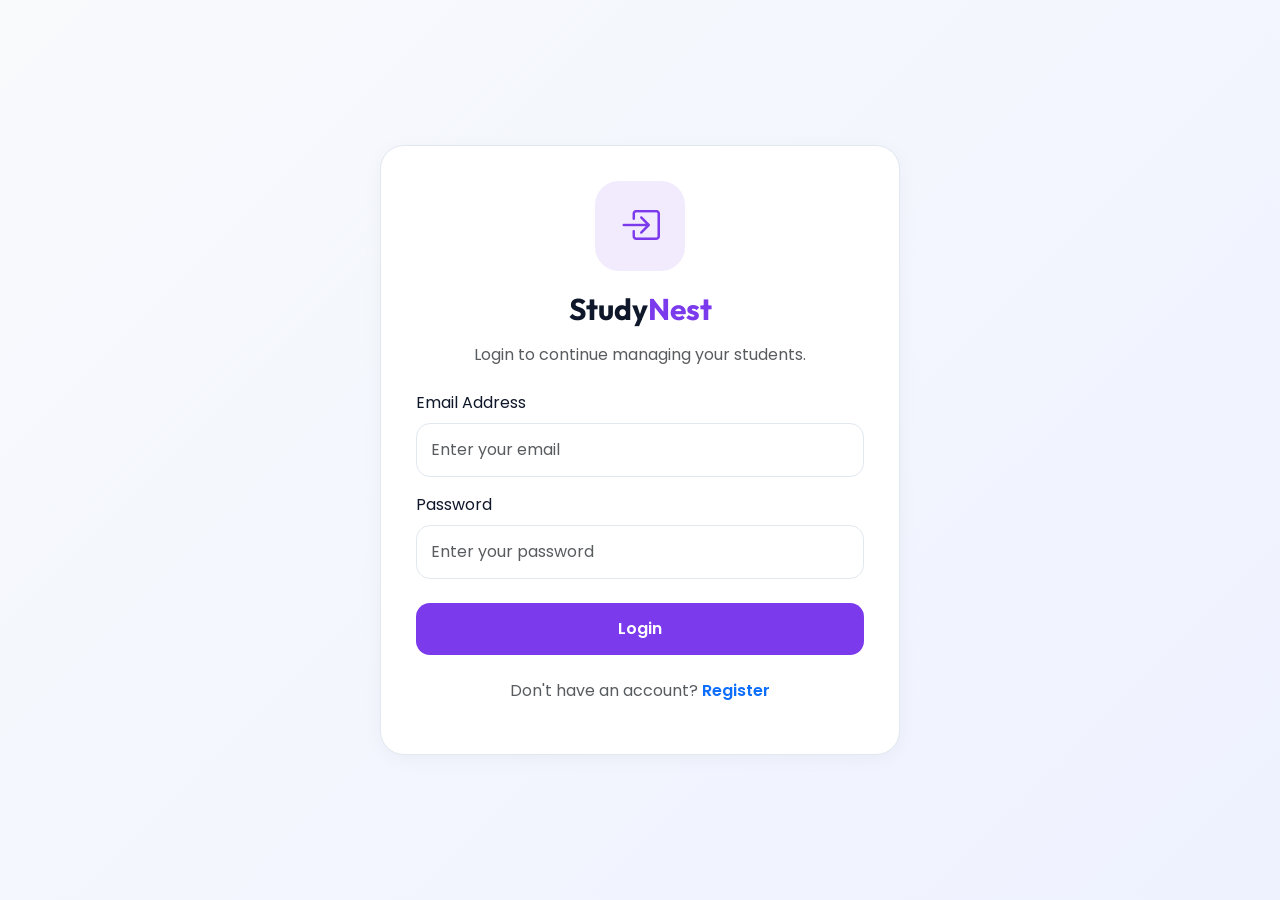
==== src/main/resources/static/login.html @ 2d0ca96c "Initial Commit" ====
<!doctype html>

<html lang="en">

<head>

	<meta charset="UTF-8">

	<meta name="viewport" content="width=device-width, initial-scale=1.0">

	<title>Login | StudyNest</title>

	<!-- Bootstrap -->

	<link href="https://cdn.jsdelivr.net/npm/bootstrap@5.3.3/dist/css/bootstrap.min.css" rel="stylesheet">

	<!-- Bootstrap Icons -->

	<link href="https://cdn.jsdelivr.net/npm/bootstrap-icons@1.11.3/font/bootstrap-icons.css" rel="stylesheet">

	<!-- Google Fonts -->

	<link
		href="https://fonts.googleapis.com/css2?family=Outfit:wght@600;700&family=Poppins:wght@300;400;500;600&display=swap"
		rel="stylesheet">

	<!-- Custom CSS -->

	<link rel="stylesheet" href="css/style.css">

</head>

<body>

	<!-- ================= AUTH WRAPPER ================= -->

	<div class="auth-wrapper">

		<div class="card-ui auth-card">

			<!-- ================= HEADER ================= -->

			<div class="text-center mb-4">

				<div class="brand-icon">

					<i class="bi bi-box-arrow-in-right"></i>

				</div>

				<h1 class="navbar-brand m-0">

					Study<span>Nest</span>

				</h1>

				<p class="text-muted mt-3">

					Login to continue managing
					your students.

				</p>

			</div>

			<!-- ================= ALERT ================= -->

			<div id="messageBox"></div>

			<!-- ================= FORM ================= -->

			<form onsubmit="loginUser(event)">

				<!-- EMAIL -->

				<div class="mb-3">

					<label class="form-label">

						Email Address

					</label>

					<input type="email" id="email" class="form-control" placeholder="Enter your email" required>

				</div>

				<!-- PASSWORD -->

				<div class="mb-4">

					<label class="form-label">

						Password

					</label>

					<input type="password" id="password" class="form-control" placeholder="Enter your password"
						required>

				</div>

				<!-- BUTTON -->

				<button class="btn btn-primary-custom w-100">

					Login

				</button>

			</form>

			<!-- ================= FOOTER ================= -->

			<div class="text-center mt-4">

				<p class="text-muted">

					Don't have an account?

					<a href="register.html" class="text-decoration-none fw-semibold">

						Register

					</a>

				</p>

			</div>

		</div>

	</div>

	<!-- ================= SCRIPTS ================= -->

	<script src="js/api.js"></script>

	<script src="js/utils.js"></script>

	<script src="js/auth.js"></script>

</body>

</html>
---- src/main/resources/static/css/style.css ----
:root {

	--primary: #7c3aed;

	--primary-dark: #6d28d9;

	--background: #f8fafc;

	--card: #ffffff;

	--text: #0f172a;

	--muted: #64748b;

	--border: #e2e8f0;

	--danger: #dc2626;

	--success: #16a34a;
}

* {

	margin: 0;

	padding: 0;

	box-sizing: border-box;
}

body {

	font-family: 'Poppins', sans-serif;

	background: var(--background);

	color: var(--text);
}

/* ================= NAVBAR ================= */

.navbar {

	background: white;

	border-bottom: 1px solid var(--border);

	padding: 14px 0;

	box-shadow: 0 2px 10px rgba(0, 0, 0, 0.04);
}

.navbar-brand {

	font-family: 'Outfit', sans-serif;

	font-size: 30px;

	font-weight: 700;

	color: var(--text) !important;
}

.navbar-brand span {

	color: var(--primary);
}

.nav-link {

	color: var(--muted) !important;

	font-weight: 500;

	transition: 0.3s;
}

.nav-link:hover {

	color: var(--primary) !important;
}

/* ================= HERO ================= */

.hero {

	padding: 90px 20px 70px;

	text-align: center;
}

.hero h1 {

	font-size: 58px;

	font-weight: 700;

	line-height: 1.2;
}

.hero span {

	color: var(--primary);
}

.hero p {

	color: var(--muted);

	font-size: 18px;

	max-width: 700px;

	margin: 20px auto;
}

/* ================= CARDS ================= */

.card-ui {

	background: var(--card);

	border-radius: 24px;

	border: 1px solid var(--border);

	padding: 35px;

	box-shadow: 0 4px 20px rgba(0, 0, 0, 0.04);
}

/* ================= BUTTONS ================= */

.btn-primary-custom {

	background: var(--primary);

	color: white;

	border: none;

	border-radius: 14px;

	padding: 14px 24px;

	font-weight: 600;

	transition: 0.3s;
}

.btn-primary-custom:hover {

	background: var(--primary-dark);

	color: white;

	transform: translateY(-2px);
}

.btn-outline-custom {

	border: 1px solid var(--primary);

	color: var(--primary);

	border-radius: 14px;

	padding: 14px 24px;

	font-weight: 600;

	background: white;
}

.btn-outline-custom:hover {

	background: var(--primary);

	color: white;
}

/* ================= FORMS ================= */

.form-control,
.form-select {

	border-radius: 14px;

	padding: 14px;

	border: 1px solid var(--border);

	box-shadow: none !important;
}

.form-control:focus,
.form-select:focus {

	border-color: var(--primary);
}

/* ================= AUTH ================= */

.auth-wrapper {

	min-height: 100vh;

	display: flex;

	justify-content: center;

	align-items: center;

	padding: 20px;

	background: linear-gradient(135deg,
			#f8fafc,
			#eef2ff);
}

.auth-card {

	width: 100%;

	max-width: 520px;
}

.brand-icon {

	width: 90px;

	height: 90px;

	border-radius: 24px;

	background: rgba(124, 58, 237, 0.1);

	color: var(--primary);

	display: flex;

	justify-content: center;

	align-items: center;

	margin: auto;

	font-size: 40px;

	margin-bottom: 20px;
}

/* ================= DASHBOARD ================= */

.dashboard-card {

	background: white;

	border-radius: 22px;

	border: 1px solid var(--border);

	padding: 35px;

	transition: 0.3s;

	height: 100%;

	box-shadow: 0 4px 20px rgba(0, 0, 0, 0.04);
}

.dashboard-card:hover {

	transform: translateY(-5px);
}

.dashboard-icon {

	width: 75px;

	height: 75px;

	border-radius: 20px;

	background: rgba(124, 58, 237, 0.1);

	color: var(--primary);

	display: flex;

	justify-content: center;

	align-items: center;

	font-size: 34px;

	margin-bottom: 20px;
}

/* ================= TABLE ================= */

.table-card {

	background: white;

	border-radius: 24px;

	padding: 30px;

	border: 1px solid var(--border);
}

.table thead {

	background: #f8fafc;
}

.table td,
.table th {

	vertical-align: middle;

	padding: 16px;
}

/* ================= ALERT ================= */

#messageBox {

	position: fixed;

	top: 20px;

	right: 20px;

	z-index: 9999;

	width: 320px;
}

/* ================= RESPONSIVE ================= */

@media(max-width:768px) {

	.hero h1 {

		font-size: 38px;
	}

	.card-ui,
	.dashboard-card,
	.table-card {

		padding: 24px;
	}
}
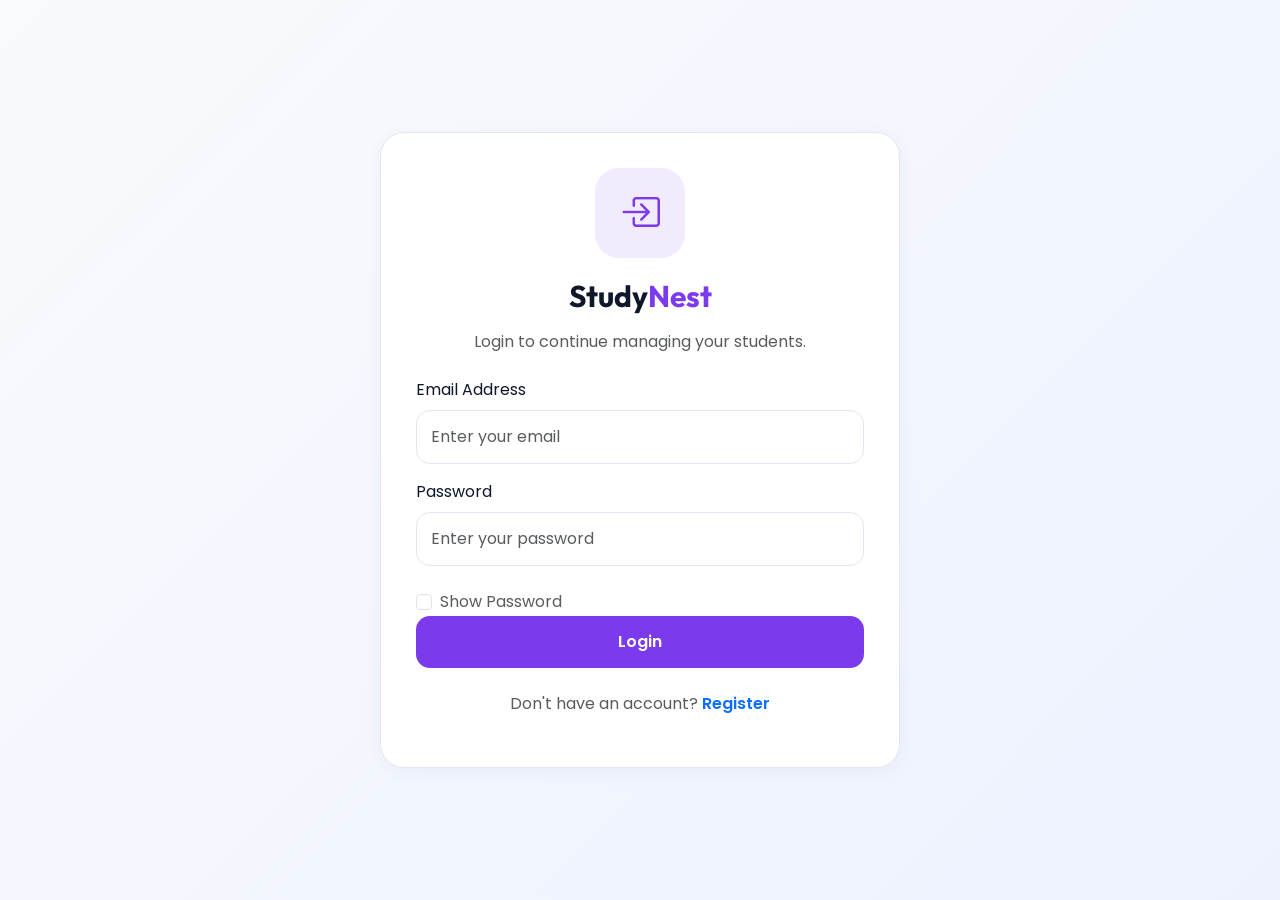
==== commit d7874e0a: "Added show password feature" ====
--- a/src/main/resources/static/login.html
+++ b/src/main/resources/static/login.html
@@ -1,145 +1,140 @@
 <!doctype html>
 
 <html lang="en">
+  <head>
+    <meta charset="UTF-8" />
 
-<head>
+    <meta name="viewport" content="width=device-width, initial-scale=1.0" />
 
-	<meta charset="UTF-8">
+    <title>Login | StudyNest</title>
 
-	<meta name="viewport" content="width=device-width, initial-scale=1.0">
+    <!-- Bootstrap -->
 
-	<title>Login | StudyNest</title>
+    <link
+      href="https://cdn.jsdelivr.net/npm/bootstrap@5.3.3/dist/css/bootstrap.min.css"
+      rel="stylesheet"
+    />
 
-	<!-- Bootstrap -->
+    <!-- Bootstrap Icons -->
 
-	<link href="https://cdn.jsdelivr.net/npm/bootstrap@5.3.3/dist/css/bootstrap.min.css" rel="stylesheet">
+    <link
+      href="https://cdn.jsdelivr.net/npm/bootstrap-icons@1.11.3/font/bootstrap-icons.css"
+      rel="stylesheet"
+    />
 
-	<!-- Bootstrap Icons -->
+    <!-- Google Fonts -->
 
-	<link href="https://cdn.jsdelivr.net/npm/bootstrap-icons@1.11.3/font/bootstrap-icons.css" rel="stylesheet">
+    <link
+      href="https://fonts.googleapis.com/css2?family=Outfit:wght@600;700&family=Poppins:wght@300;400;500;600&display=swap"
+      rel="stylesheet"
+    />
 
-	<!-- Google Fonts -->
+    <!-- Custom CSS -->
 
-	<link
-		href="https://fonts.googleapis.com/css2?family=Outfit:wght@600;700&family=Poppins:wght@300;400;500;600&display=swap"
-		rel="stylesheet">
+    <link rel="stylesheet" href="css/style.css" />
+  </head>
 
-	<!-- Custom CSS -->
+  <body>
+    <!-- ================= AUTH WRAPPER ================= -->
 
-	<link rel="stylesheet" href="css/style.css">
+    <div class="auth-wrapper">
+      <div class="card-ui auth-card">
+        <!-- ================= HEADER ================= -->
 
-</head>
+        <div class="text-center mb-4">
+          <div class="brand-icon">
+            <i class="bi bi-box-arrow-in-right"></i>
+          </div>
 
-<body>
+          <h1 class="navbar-brand m-0">Study<span>Nest</span></h1>
 
-	<!-- ================= AUTH WRAPPER ================= -->
+          <p class="text-muted mt-3">
+            Login to continue managing your students.
+          </p>
+        </div>
 
-	<div class="auth-wrapper">
+        <!-- ================= ALERT ================= -->
 
-		<div class="card-ui auth-card">
+        <div id="messageBox"></div>
 
-			<!-- ================= HEADER ================= -->
+        <!-- ================= FORM ================= -->
 
-			<div class="text-center mb-4">
+        <form onsubmit="loginUser(event)">
+          <!-- EMAIL -->
 
-				<div class="brand-icon">
+          <div class="mb-3">
+            <label class="form-label"> Email Address </label>
 
-					<i class="bi bi-box-arrow-in-right"></i>
+            <input
+              type="email"
+              id="email"
+              class="form-control"
+              placeholder="Enter your email"
+              required
+            />
+          </div>
 
-				</div>
+          <!-- PASSWORD -->
 
-				<h1 class="navbar-brand m-0">
+          <div class="mb-4">
+            <label class="form-label"> Password </label>
 
-					Study<span>Nest</span>
+            <input
+              type="password"
+              id="password"
+              class="form-control"
+              placeholder="Enter your password"
+              required
+            />
+          </div>
 
-				</h1>
+          <div class="form-check mt-2">
+            <input class="form-check-input" type="checkbox" id="showPassword" />
 
-				<p class="text-muted mt-3">
+            <label class="form-check-label text-muted" for="showPassword">
+              Show Password
+            </label>
+          </div>
 
-					Login to continue managing
-					your students.
+          <!-- BUTTON -->
 
-				</p>
+          <button class="btn btn-primary-custom w-100">Login</button>
+        </form>
 
-			</div>
+        <!-- ================= FOOTER ================= -->
 
-			<!-- ================= ALERT ================= -->
+        <div class="text-center mt-4">
+          <p class="text-muted">
+            Don't have an account?
 
-			<div id="messageBox"></div>
+            <a href="register.html" class="text-decoration-none fw-semibold">
+              Register
+            </a>
+          </p>
+        </div>
+      </div>
+    </div>
 
-			<!-- ================= FORM ================= -->
+    <!-- ================= SCRIPTS ================= -->
 
-			<form onsubmit="loginUser(event)">
+    <script src="js/api.js"></script>
 
-				<!-- EMAIL -->
+    <script src="js/utils.js"></script>
 
-				<div class="mb-3">
+    <script src="js/auth.js"></script>
 
-					<label class="form-label">
+    <script>
+      const passwordInput = document.getElementById("password");
 
-						Email Address
+      const showPassword = document.getElementById("showPassword");
 
-					</label>
-
-					<input type="email" id="email" class="form-control" placeholder="Enter your email" required>
-
-				</div>
-
-				<!-- PASSWORD -->
-
-				<div class="mb-4">
-
-					<label class="form-label">
-
-						Password
-
-					</label>
-
-					<input type="password" id="password" class="form-control" placeholder="Enter your password"
-						required>
-
-				</div>
-
-				<!-- BUTTON -->
-
-				<button class="btn btn-primary-custom w-100">
-
-					Login
-
-				</button>
-
-			</form>
-
-			<!-- ================= FOOTER ================= -->
-
-			<div class="text-center mt-4">
-
-				<p class="text-muted">
-
-					Don't have an account?
-
-					<a href="register.html" class="text-decoration-none fw-semibold">
-
-						Register
-
-					</a>
-
-				</p>
-
-			</div>
-
-		</div>
-
-	</div>
-
-	<!-- ================= SCRIPTS ================= -->
-
-	<script src="js/api.js"></script>
-
-	<script src="js/utils.js"></script>
-
-	<script src="js/auth.js"></script>
-
-</body>
-
-</html>+      showPassword.addEventListener("change", () => {
+        if (showPassword.checked) {
+          passwordInput.type = "text";
+        } else {
+          passwordInput.type = "password";
+        }
+      });
+    </script>
+  </body>
+</html>
